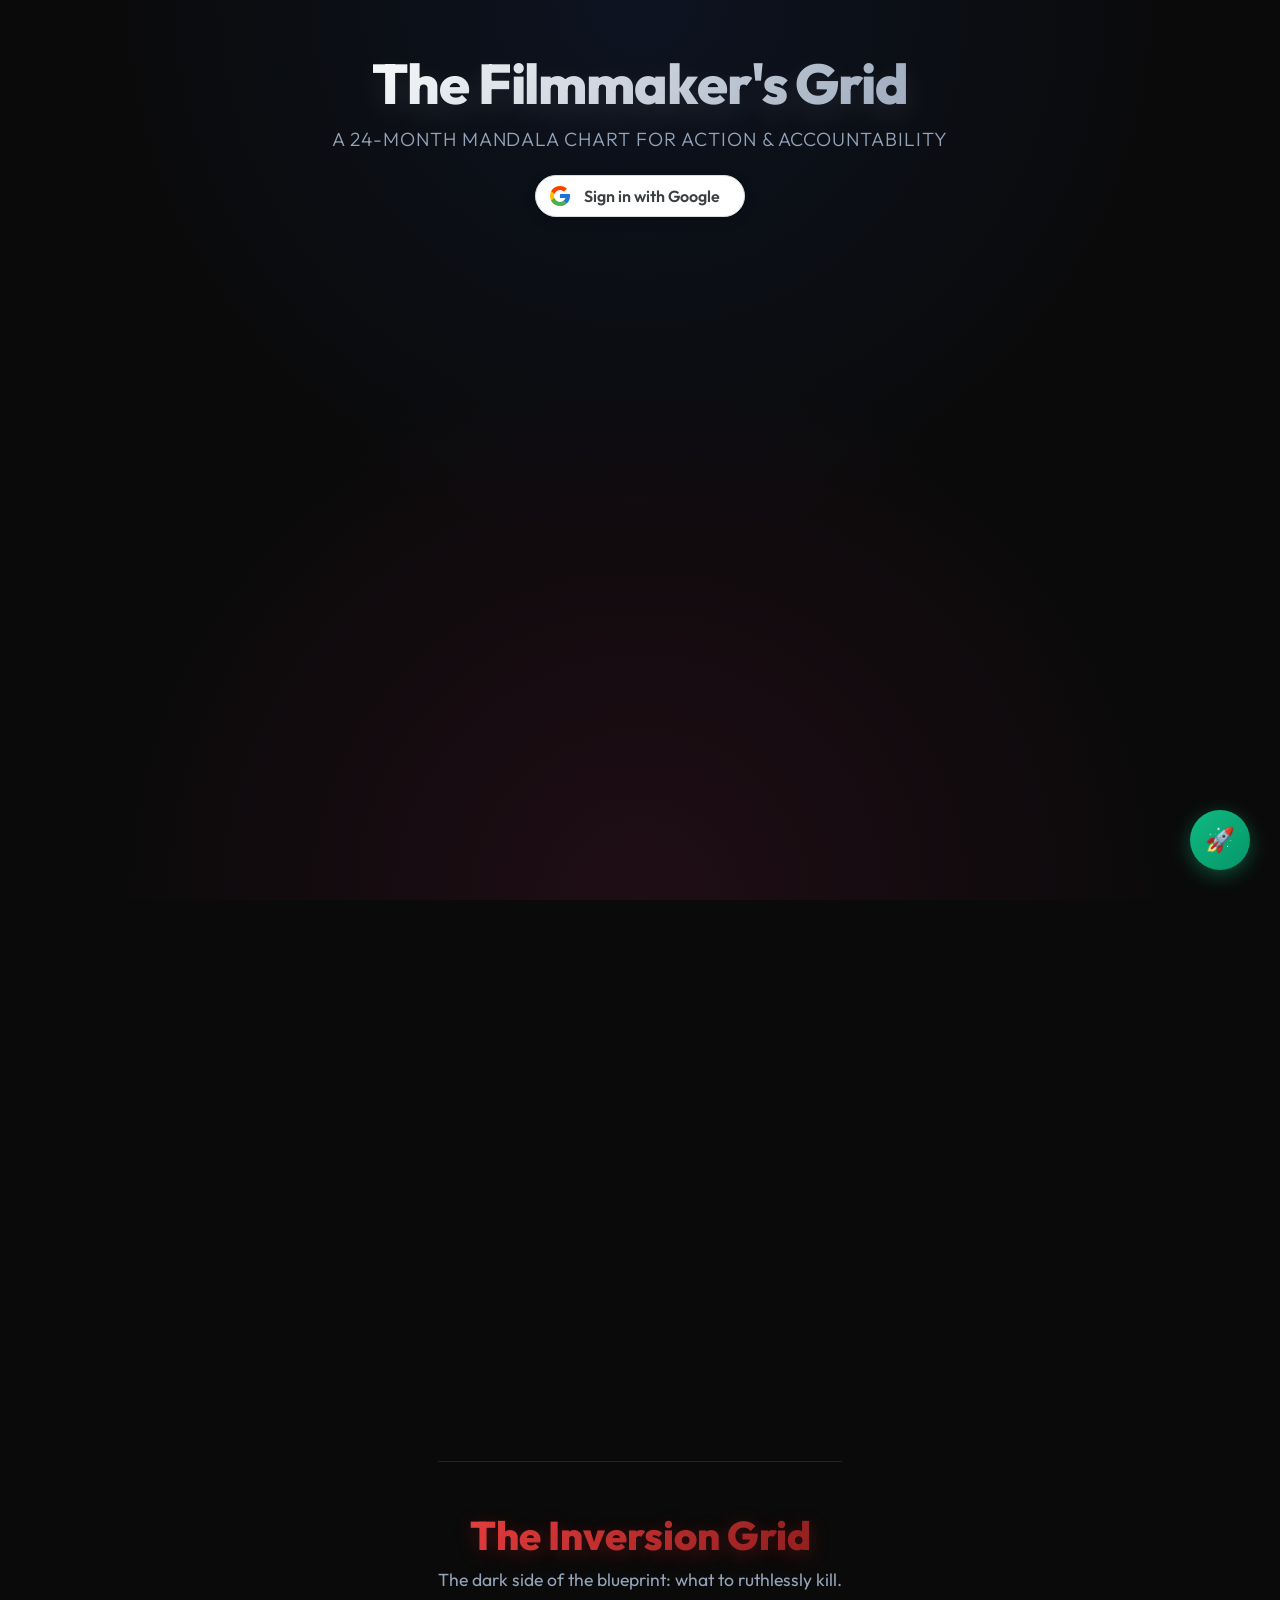
==== index.html @ e73a1d36 "fix: Bump data.js import version to force browser to load roadmapData" ====
<!DOCTYPE html>
<html lang="en">
<head>
  <meta charset="UTF-8">
  <meta name="viewport" content="width=device-width, initial-scale=1.0">
  <title>The Dual Mandala Board</title>
  
  <!-- PWA Links -->
  <link rel="manifest" href="manifest.json">
  <meta name="theme-color" content="#0a0a0a">
  <link rel="apple-touch-icon" href="icon-192.png">

  <link rel="preconnect" href="https://fonts.googleapis.com">
  <link rel="preconnect" href="https://fonts.gstatic.com" crossorigin>
  <link href="https://fonts.googleapis.com/css2?family=Outfit:wght@300;400;600;800&display=swap" rel="stylesheet">
  <!-- Cache bust the CSS so it actually loads! -->
  <link rel="stylesheet" href="style.css?v=23">
</head>
<body>
  


  <div class="app-container">
    <header class="header">
      <h1>The Filmmaker's Grid</h1>
      <p>A 24-Month Mandala Chart for Action & Accountability</p>
      
      <div id="auth-container" class="auth-container">
        <button id="google-signin-btn" class="google-signin-btn">
          <svg class="google-icon" xmlns="http://www.w3.org/2000/svg" viewBox="0 0 48 48"><path fill="#FFC107" d="M43.611,20.083H42V20H24v8h11.303c-1.649,4.657-6.08,8-11.303,8c-6.627,0-12-5.373-12-12c0-6.627,5.373-12,12-12c3.059,0,5.842,1.154,7.961,3.039l5.657-5.657C34.046,6.053,29.268,4,24,4C12.955,4,4,12.955,4,24c0,11.045,8.955,20,20,20c11.045,0,20-8.955,20-20C44,22.659,43.862,21.35,43.611,20.083z"/><path fill="#FF3D00" d="M6.306,14.691l6.571,4.819C14.655,15.108,18.961,12,24,12c3.059,0,5.842,1.154,7.961,3.039l5.657-5.657C34.046,6.053,29.268,4,24,4C16.318,4,9.656,8.337,6.306,14.691z"/><path fill="#4CAF50" d="M24,44c5.166,0,9.86-1.977,13.409-5.192l-6.19-5.238C29.211,35.091,26.715,36,24,36c-5.202,0-9.619-3.317-11.283-7.946l-6.522,5.025C9.505,39.556,16.227,44,24,44z"/><path fill="#1976D2" d="M43.611,20.083H42V20H24v8h11.303c-0.792,2.237-2.231,4.166-4.087,5.571c0.001-0.001,0.002-0.001,0.003-0.002l6.19,5.238C36.971,39.205,44,34,44,24C44,22.659,43.862,21.35,43.611,20.083z"/></svg>
          Sign in with Google
        </button>
        <div id="user-info" class="user-info" style="display: none;">
          <img id="user-avatar" src="" alt="Avatar" class="user-avatar">
          <span id="user-name" class="user-name"></span>
          <button id="signout-btn" class="signout-btn">Sign Out</button>
        </div>
      </div>
    </header>

    <main class="mandala-container" id="mandala-container">
      <!-- 81 grid cells will be injected here by app.js -->
    </main>

    <div class="divider">
      <h2>The Inversion Grid</h2>
      <p>The dark side of the blueprint: what to ruthlessly kill.</p>
    </div>

    <main class="mandala-container anti-container" id="anti-mandala-container">
      <!-- 81 grid cells will be injected here by app.js -->
    </main>
  </div>

  <!-- Modal for cell details -->
  <div class="modal-overlay" id="modal-overlay">
    <div class="modal-content" id="modal-content">
      <button class="modal-close" id="modal-close">&times;</button>
      <div class="modal-body" id="modal-body">
        <div class="modal-header" id="modal-header" style="display: flex; justify-content: space-between; align-items: flex-start;">
          <div style="flex: 1; margin-right: 15px;">
            <h2 id="modal-title">Title</h2>
            <textarea id="modal-title-input" class="modal-title-input" rows="2" style="display: none;"></textarea>
          </div>
          <button class="edit-btn" id="edit-btn">Edit</button>
        </div>
        <div id="modal-desc">Description</div>
      </div>
    </div>
  </div>







  <!-- Zen Mode Overlay -->
  <div id="zen-overlay" class="zen-overlay">
    <div class="zen-content">
      <h1 id="zen-title">Focusing...</h1>
      <div id="zen-timer">50:00</div>
      <button id="exit-zen-btn">Exit Zen Mode</button>
    </div>
  </div>

  <!-- Ambient Sound -->
  <audio id="ambient-audio" loop>
    <!-- Using a placeholder white noise / lo-fi rain sound -->
    <source src="https://assets.mixkit.co/sfx/preview/mixkit-light-rain-loop-2393.mp3" type="audio/mpeg">
  </audio>

  <!-- FAB for Roadmap -->
  <div class="fab-container">
    <button id="roadmap-btn" title="View 24-Month Master Plan">🚀</button>
  </div>

  <!-- Roadmap Modal -->
  <div class="roadmap-overlay" id="roadmap-overlay">
    <div class="roadmap-modal" id="roadmap-modal">
      <button class="modal-close" id="roadmap-close">&times;</button>
      <div class="roadmap-header">
        <h2>24-Month Master Plan</h2>
        <p>The operational breakdown to reach $250k net profit and USC Application Submission.</p>
      </div>
      <div class="timeline" id="roadmap-timeline">
        <!-- Rendered by app.js -->
      </div>
    </div>
  </div>

  <script type="module" src="app.js?v=24"></script>
  <script>
    // Register Service Worker for PWA
    if ('serviceWorker' in navigator) {
      window.addEventListener('load', () => {
        navigator.serviceWorker.register('./service-worker.js')
          .then(reg => console.log('Service Worker registered'))
          .catch(err => console.log('Service Worker registration failed:', err));
      });
    }
  </script>
</body>
</html>
---- style.css ----
:root {
  --bg-color: #08080c;
  --text-primary: #f8fafc;
  --text-secondary: #94a3b8;
  --cell-bg: rgba(255, 255, 255, 0.02);
  --grid-gap: 10px;
  --block-gap: 20px;
  --transition: all 0.4s cubic-bezier(0.2, 0.8, 0.2, 1);
}

* {
  box-sizing: border-box;
  margin: 0;
  padding: 0;
}

body {
  font-family: 'Outfit', sans-serif;
  background-color: #0a0a0a;
  color: var(--text-primary);
  margin: 0;
  display: flex;
  flex-direction: column;
  align-items: center;
  min-height: 100vh;
  padding: 3rem 2rem;
  overflow-x: hidden;
  background-image: 
    radial-gradient(circle at 50% 0%, rgba(37, 99, 235, 0.1) 0%, transparent 50%),
    radial-gradient(circle at 50% 100%, rgba(219, 39, 119, 0.1) 0%, transparent 50%);
  background-attachment: fixed;
}

.app-container {
  display: flex;
  flex-direction: column;
  align-items: center;
  max-width: 1400px;
  width: 100%;
}

.header {
  text-align: center;
  margin-bottom: 3rem;
  animation: fadeInDown 1s ease-out;
}

@keyframes fadeInDown {
  from { opacity: 0; transform: translateY(-20px); }
  to { opacity: 1; transform: translateY(0); }
}

.header h1 {
  font-size: 3.5rem;
  font-weight: 800;
  letter-spacing: -0.02em;
  background: linear-gradient(135deg, #ffffff, #94a3b8);
  -webkit-background-clip: text;
  -webkit-text-fill-color: transparent;
  margin-bottom: 0.5rem;
  text-shadow: 0 10px 30px rgba(255,255,255,0.1);
}

.header p {
  color: var(--text-secondary);
  font-size: 1.2rem;
  font-weight: 300;
  letter-spacing: 0.05em;
  text-transform: uppercase;
}

/* Main 3x3 Block Grid */
.mandala-container {
  display: grid;
  grid-template-columns: repeat(3, 1fr);
  grid-template-rows: repeat(3, 1fr);
  gap: var(--block-gap);
  width: 100%;
  max-width: 1100px;
  aspect-ratio: 1 / 1;
}

/* Individual 3x3 Block */
.mandala-block {
  display: grid;
  grid-template-columns: repeat(3, 1fr);
  grid-template-rows: repeat(3, 1fr);
  gap: var(--grid-gap);
  background: rgba(15, 15, 20, 0.6);
  padding: var(--grid-gap);
  border-radius: 16px;
  box-shadow: 
    inset 0 0 0 1px rgba(255,255,255,0.05),
    0 20px 40px rgba(0,0,0,0.5);
  backdrop-filter: blur(12px);
  position: relative;
}

/* The Spotlight effect wrapper */
.mandala-block::before {
  content: "";
  position: absolute;
  inset: 0;
  border-radius: 16px;
  padding: 2px;
  background: radial-gradient(
    800px circle at var(--mouse-x, 0) var(--mouse-y, 0),
    rgba(255, 255, 255, 0.1),
    transparent 40%
  );
  -webkit-mask: linear-gradient(#fff 0 0) content-box, linear-gradient(#fff 0 0);
  -webkit-mask-composite: xor;
  mask-composite: exclude;
  pointer-events: none;
}

/* Individual Cell */
.mandala-cell {
  background: var(--cell-bg);
  border-radius: 10px;
  display: flex;
  flex-direction: column;
  justify-content: center;
  align-items: center;
  text-align: center;
  padding: 0.75rem;
  cursor: pointer;
  transition: transform 0.3s cubic-bezier(0.34, 1.56, 0.64, 1), box-shadow 0.3s, background 0.3s;
  position: relative;
  overflow: hidden;
  box-shadow: inset 0 0 0 1px rgba(255,255,255,0.03);
}

/* Glowing pseudo-element for hover */
.mandala-cell::after {
  content: '';
  position: absolute;
  inset: 0;
  opacity: 0;
  transition: opacity 0.4s ease;
  background: radial-gradient(
    400px circle at var(--mouse-x, 0) var(--mouse-y, 0),
    var(--hover-color, rgba(255,255,255,0.1)),
    transparent 40%
  );
  z-index: 1;
  pointer-events: none;
}

.mandala-cell:hover::after {
  opacity: 1;
}

.mandala-cell:hover {
  transform: scale(1.08) translateY(-4px);
  z-index: 10;
  background: rgba(255,255,255,0.05);
  box-shadow: 
    0 15px 30px rgba(0,0,0,0.5),
    0 0 20px var(--glow-color, transparent);
}

.cell-title {
  font-size: clamp(0.6rem, 1vw, 0.8rem);
  font-weight: 600;
  line-height: 1.2;
  word-wrap: break-word;
  word-break: break-word;
  pointer-events: none;
  z-index: 2;
  text-shadow: 0 2px 4px rgba(0,0,0,0.5);
}

/* Center cell styling */
.mandala-cell.center-cell {
  background: rgba(255,255,255,0.06);
  font-weight: 800;
  box-shadow: inset 0 0 0 1px rgba(255,255,255,0.1);
}

.mandala-cell.center-cell .cell-title {
  font-size: clamp(0.7rem, 1.2vw, 0.95rem);
  line-height: 1.2;
  text-transform: uppercase;
  letter-spacing: 0.05em;
}

/* Pulsing effect for the absolute center block (Block E's center cell) */
@keyframes pulse {
  0% { box-shadow: 0 0 0 0 var(--glow-color, rgba(255,255,255,0.4)); }
  70% { box-shadow: 0 0 0 15px transparent; }
  100% { box-shadow: 0 0 0 0 transparent; }
}

.mandala-cell.absolute-center {
  animation: pulse 2.5s infinite;
}

/* Modal Overlay */
.modal-overlay {
  position: fixed;
  inset: 0;
  background: rgba(0, 0, 0, 0.6);
  backdrop-filter: blur(16px);
  display: flex;
  justify-content: center;
  align-items: center;
  opacity: 0;
  visibility: hidden;
  transition: all 0.4s cubic-bezier(0.4, 0, 0.2, 1);
  z-index: 1000;
}

.modal-overlay.active {
  opacity: 1;
  visibility: visible;
}

.modal-content {
  background: #111118;
  border: 1px solid rgba(255,255,255,0.1);
  border-radius: 24px;
  width: 90%;
  max-width: 600px;
  max-height: 90vh;
  padding: 3rem;
  position: relative;
  transform: scale(0.9) translateY(30px);
  opacity: 0;
  transition: all 0.5s cubic-bezier(0.34, 1.56, 0.64, 1);
  box-shadow: 0 30px 60px rgba(0, 0, 0, 0.8), inset 0 1px 0 rgba(255,255,255,0.1);
  display: flex;
  flex-direction: column;
}

.modal-overlay.active .modal-content {
  transform: scale(1) translateY(0);
  opacity: 1;
}

.modal-close {
  position: absolute;
  top: 1.5rem;
  right: 1.5rem;
  background: rgba(255,255,255,0.05);
  border: 1px solid rgba(255,255,255,0.1);
  border-radius: 50%;
  width: 40px;
  height: 40px;
  display: flex;
  justify-content: center;
  align-items: center;
  color: var(--text-secondary);
  font-size: 1.5rem;
  cursor: pointer;
  transition: all 0.3s;
}

.modal-close:hover {
  background: rgba(255,255,255,0.1);
  color: var(--text-primary);
  transform: rotate(90deg);
}

.modal-header {
  margin-bottom: 1.5rem;
  padding-right: 3rem;
}

.modal-header h2 {
  font-size: 1.8rem;
  font-weight: 800;
  letter-spacing: -0.02em;
  margin: 0;
}

.edit-btn {
  background: rgba(255,255,255,0.05);
  border: 1px solid rgba(255,255,255,0.1);
  color: var(--text-primary);
  padding: 0.4rem 1.2rem;
  border-radius: 20px;
  font-family: 'Outfit', sans-serif;
  font-weight: 600;
  cursor: pointer;
  transition: all 0.2s;
  margin-left: 1rem;
}

.edit-btn:hover {
  background: rgba(255,255,255,0.1);
  transform: scale(1.05);
}

.modal-body {
  overflow-y: auto;
  padding-right: 0.5rem;
}

.modal-body::-webkit-scrollbar {
  width: 6px;
}

.modal-body::-webkit-scrollbar-thumb {
  background: rgba(255,255,255,0.1);
  border-radius: 10px;
}

.modal-body p, .modal-body ul {
  color: var(--text-secondary);
  line-height: 1.6;
  font-size: 1.05rem;
  font-weight: 300;
}

/* Edit Mode Styles */
.edit-steps-container {
  display: flex;
  flex-direction: column;
  gap: 10px;
}

.step-textarea {
  width: 100%;
  background: rgba(0,0,0,0.3);
  border: 1px solid rgba(255,255,255,0.1);
  border-radius: 8px;
  color: var(--text-primary);
  font-family: 'Outfit', sans-serif;
  padding: 0.8rem;
  resize: vertical;
  font-size: 1rem;
  transition: border-color 0.2s;
}

.step-textarea:focus {
  outline: none;
  border-color: rgba(255,255,255,0.3);
}

.add-step-btn {
  background: none;
  border: 1px dashed rgba(255,255,255,0.2);
  color: var(--text-secondary);
  padding: 0.8rem;
  border-radius: 8px;
  font-family: 'Outfit', sans-serif;
  cursor: pointer;
  transition: all 0.2s;
  text-align: left;
}

.add-step-btn:hover {
  border-color: rgba(255,255,255,0.4);
  background: rgba(255,255,255,0.02);
}

@media (max-width: 1024px) {
  .header h1 { font-size: 2.8rem; }
  .mandala-container { gap: 12px; }
  .mandala-block { gap: 6px; padding: 6px; }
}

@media (max-width: 768px) {
  .mandala-container {
    aspect-ratio: auto;
    display: flex;
    flex-direction: column;
  }
  .mandala-block {
    aspect-ratio: 1 / 1;
    margin-bottom: 2rem;
  }
  .header h1 { font-size: 2.2rem; }
}

/* Auth Styles */
.auth-container {
  display: flex;
  justify-content: center;
  align-items: center;
  margin-top: 1.5rem;
}

.google-signin-btn {
  display: flex;
  align-items: center;
  gap: 12px;
  background-color: #ffffff;
  color: #3c4043;
  border: 1px solid #dadce0;
  border-radius: 24px;
  padding: 8px 24px 8px 12px;
  font-family: 'Outfit', sans-serif;
  font-size: 1rem;
  font-weight: 600;
  cursor: pointer;
  box-shadow: 0 4px 12px rgba(0, 0, 0, 0.15);
  transition: all 0.2s ease;
}

.google-signin-btn:hover {
  background-color: #f8f9fa;
  box-shadow: 0 6px 16px rgba(0, 0, 0, 0.2);
  transform: translateY(-2px);
}

.google-icon {
  width: 24px;
  height: 24px;
}

.user-info {
  display: flex;
  align-items: center;
  gap: 16px;
  background: rgba(255, 255, 255, 0.05);
  padding: 8px 16px;
  border-radius: 30px;
  border: 1px solid rgba(255, 255, 255, 0.1);
}

.user-avatar {
  width: 32px;
  height: 32px;
  border-radius: 50%;
  border: 2px solid rgba(255, 255, 255, 0.2);
}

.user-name {
  color: var(--text-primary);
  font-weight: 600;
  font-size: 0.95rem;
}

.signout-btn {
  background: transparent;
  color: var(--text-secondary);
  border: 1px solid rgba(255, 255, 255, 0.1);
  padding: 6px 16px;
  border-radius: 20px;
  font-family: 'Outfit', sans-serif;
  font-size: 0.85rem;
  cursor: pointer;
  transition: all 0.2s;
}

.signout-btn:hover {
  background: rgba(255, 255, 255, 0.1);
  color: var(--text-primary);
}


/* Anti-Mandala Specific Styles */
.divider {
  text-align: center;
  margin: 6rem 0 3rem;
  padding-top: 3rem;
  border-top: 1px solid rgba(255, 255, 255, 0.1);
}

.divider h2 {
  font-size: 2.5rem;
  font-weight: 800;
  margin-bottom: 0.5rem;
  background: linear-gradient(135deg, #ef4444, #7f1d1d);
  -webkit-background-clip: text;
  -webkit-text-fill-color: transparent;
  text-shadow: 0 4px 20px rgba(220, 38, 38, 0.3);
}

.divider p {
  color: var(--text-secondary);
  font-size: 1.1rem;
}

.anti-container .mandala-block {
  background: rgba(20, 0, 0, 0.4);
  border-color: rgba(255, 0, 0, 0.05);
}

.anti-container .mandala-block:hover {
  border-color: rgba(255, 0, 0, 0.2);
  box-shadow: 0 0 30px rgba(220, 38, 38, 0.1);
}


/* Completion Tracking Styles */
.mandala-cell.completed {
  border-color: #ffd700;
  box-shadow: 0 0 15px rgba(255, 215, 0, 0.4), inset 0 0 20px rgba(255, 215, 0, 0.1);
}

.mandala-cell.completed .cell-title {
  color: #ffd700;
  text-shadow: 0 0 8px rgba(255, 215, 0, 0.6);
}

.anti-container .mandala-cell.completed {
  border-color: #333;
  background-color: rgba(0,0,0,0.8);
  box-shadow: none;
  opacity: 0.5;
}

.anti-container .mandala-cell.completed .cell-title {
  color: #666;
  text-decoration: line-through;
  text-shadow: none;
}

.step-checkbox-container {
  display: flex;
  align-items: flex-start;
  margin-bottom: 0.75rem;
  cursor: pointer;
  padding: 4px;
  border-radius: 4px;
  transition: background 0.2s ease;
}

.step-checkbox-container:hover {
  background: rgba(255, 255, 255, 0.05);
}

.step-checkbox {
  appearance: none;
  width: 18px;
  height: 18px;
  border: 2px solid var(--text-secondary);
  border-radius: 4px;
  margin-right: 12px;
  margin-top: 2px;
  cursor: pointer;
  display: flex;
  align-items: center;
  justify-content: center;
  transition: all 0.2s ease;
  flex-shrink: 0;
}

.step-checkbox:checked {
  background-color: #10b981;
  border-color: #10b981;
}

.step-checkbox:checked::after {
  content: '?';
  color: white;
  font-size: 14px;
  font-weight: bold;
}

.step-text {
  flex: 1;
  transition: all 0.2s ease;
}

.step-text.checked {
  text-decoration: line-through;
  color: var(--text-secondary);
  opacity: 0.6;
}

/* Floating Export Button */



/* Zen Mode Overlay */
.zen-overlay {
  position: fixed;
  top: 0; left: 0; width: 100vw; height: 100vh;
  background-color: #000; /* Pure black for deep focus */
  z-index: 1000;
  display: flex;
  align-items: center;
  justify-content: center;
  opacity: 0;
  pointer-events: none;
  transition: opacity 1s ease;
}

.zen-overlay.active {
  opacity: 1;
  pointer-events: all;
}

.zen-content {
  text-align: center;
  color: #fff;
}

#zen-title {
  font-size: 3rem;
  margin-bottom: 2rem;
  text-transform: uppercase;
  letter-spacing: 2px;
  color: var(--text-primary);
  text-shadow: 0 0 20px rgba(255,255,255,0.2);
}

#zen-timer {
  font-size: 8rem;
  font-weight: 800;
  font-family: monospace;
  margin-bottom: 4rem;
  text-shadow: 0 0 30px rgba(59, 130, 246, 0.5);
  color: #3b82f6;
}

#exit-zen-btn {
  background: transparent;
  color: var(--text-secondary);
  border: 1px solid var(--text-secondary);
  padding: 10px 24px;
  border-radius: 6px;
  font-size: 1rem;
  cursor: pointer;
  transition: all 0.3s ease;
}

#exit-zen-btn:hover {
  background: rgba(255, 255, 255, 0.1);
  color: #fff;
  border-color: #fff;
}

.start-zen-btn {
  margin-top: 2rem;
  width: 100%;
  padding: 12px;
  background: linear-gradient(135deg, #10b981, #059669);
  color: white;
  border: none;
  border-radius: 6px;
  font-weight: bold;
  cursor: pointer;
  box-shadow: 0 4px 15px rgba(16, 185, 129, 0.3);
  transition: transform 0.2s;
}

.start-zen-btn:hover {
  transform: translateY(-2px);
}


.modal-title-input {
  width: 100%;
  background: transparent;
  border: 1px dashed rgba(255,255,255,0.3);
  color: inherit;
  font-family: 'Outfit', sans-serif;
  font-size: 1.5rem;
  font-weight: 800;
  text-transform: uppercase;
  resize: none;
  outline: none;
  padding: 5px;
  margin-top: 5px;
}
.modal-title-input:focus {
  border-color: rgba(255,255,255,0.7);
}
/* FAB Container */
.fab-container {
  position: fixed;
  bottom: 30px;
  right: 30px;
  display: flex;
  flex-direction: column;
  gap: 15px;
  z-index: 90;
}

#roadmap-btn {
  background: linear-gradient(135deg, #10b981, #059669);
  color: white;
  border: none;
  border-radius: 50%;
  width: 60px;
  height: 60px;
  font-size: 1.5rem;
  box-shadow: 0 5px 20px rgba(16, 185, 129, 0.4);
  cursor: pointer;
  transition: transform 0.3s cubic-bezier(0.2, 0.8, 0.2, 1);
  display: flex;
  align-items: center;
  justify-content: center;
}
#roadmap-btn:hover {
  transform: scale(1.1) rotate(5deg);
}

/* Roadmap Overlay */
.roadmap-overlay {
  position: fixed;
  inset: 0;
  background: rgba(0, 0, 0, 0.85);
  backdrop-filter: blur(8px);
  z-index: 200;
  display: flex;
  justify-content: center;
  align-items: center;
  opacity: 0;
  pointer-events: none;
  transition: opacity 0.4s ease;
}
.roadmap-overlay.active {
  opacity: 1;
  pointer-events: all;
}

.roadmap-modal {
  background: #111827;
  border: 1px solid rgba(16, 185, 129, 0.2);
  border-radius: 16px;
  width: 90%;
  max-width: 900px;
  max-height: 90vh;
  overflow-y: auto;
  box-shadow: 0 30px 60px rgba(0,0,0,0.8), 0 0 100px rgba(16, 185, 129, 0.1);
  position: relative;
  padding: 40px;
}
.roadmap-modal::-webkit-scrollbar {
  width: 8px;
}
.roadmap-modal::-webkit-scrollbar-track {
  background: rgba(0,0,0,0.2);
}
.roadmap-modal::-webkit-scrollbar-thumb {
  background: rgba(255,255,255,0.2);
  border-radius: 4px;
}

.roadmap-header {
  text-align: center;
  margin-bottom: 40px;
}
.roadmap-header h2 {
  font-size: 2.5rem;
  font-weight: 800;
  background: linear-gradient(to right, #10b981, #3b82f6);
  -webkit-background-clip: text;
  -webkit-text-fill-color: transparent;
  margin-bottom: 10px;
}
.roadmap-header p {
  color: #94a3b8;
  font-size: 1.1rem;
}

/* Timeline */
.timeline {
  position: relative;
  padding: 20px 0;
}
.timeline::before {
  content: '';
  position: absolute;
  top: 0;
  bottom: 0;
  left: 50%;
  width: 4px;
  background: rgba(16, 185, 129, 0.3);
  transform: translateX(-50%);
  border-radius: 4px;
}

.timeline-item {
  position: relative;
  margin-bottom: 50px;
  width: 100%;
  display: flex;
  justify-content: space-between;
}
.timeline-item:nth-child(even) {
  flex-direction: row-reverse;
}

.timeline-dot {
  position: absolute;
  left: 50%;
  top: 20px;
  width: 20px;
  height: 20px;
  background: #10b981;
  border-radius: 50%;
  transform: translateX(-50%);
  box-shadow: 0 0 15px rgba(16, 185, 129, 0.8);
  z-index: 2;
}
.timeline-item.year-2 .timeline-dot {
  background: #3b82f6;
  box-shadow: 0 0 15px rgba(59, 130, 246, 0.8);
}
.timeline-item.year-2 .timeline-card {
  border-color: rgba(59, 130, 246, 0.3);
}

.timeline-content {
  width: 45%;
}

.timeline-card {
  background: rgba(255, 255, 255, 0.03);
  border: 1px solid rgba(16, 185, 129, 0.3);
  border-radius: 12px;
  padding: 25px;
  transition: transform 0.3s;
}
.timeline-card:hover {
  transform: translateY(-5px);
  background: rgba(255, 255, 255, 0.05);
}

.t-month {
  color: #10b981;
  font-weight: 800;
  font-size: 0.9rem;
  text-transform: uppercase;
  letter-spacing: 0.05em;
  margin-bottom: 5px;
}
.timeline-item.year-2 .t-month {
  color: #3b82f6;
}

.t-title {
  font-size: 1.4rem;
  font-weight: bold;
  color: #fff;
  margin-bottom: 15px;
}

.t-profit {
  display: inline-block;
  background: rgba(16, 185, 129, 0.1);
  color: #10b981;
  padding: 5px 12px;
  border-radius: 20px;
  font-size: 0.85rem;
  font-weight: bold;
  margin-bottom: 15px;
}
.timeline-item.year-2 .t-profit {
  background: rgba(59, 130, 246, 0.1);
  color: #3b82f6;
}

.t-section {
  margin-bottom: 10px;
}
.t-label {
  font-weight: bold;
  color: #94a3b8;
  font-size: 0.85rem;
  text-transform: uppercase;
  display: block;
  margin-bottom: 3px;
}
.t-text {
  font-size: 0.95rem;
  color: #cbd5e1;
  line-height: 1.4;
}

.t-list {
  padding-left: 15px;
  margin-top: 5px;
}
.t-list li {
  font-size: 0.95rem;
  color: #cbd5e1;
  margin-bottom: 6px;
  line-height: 1.4;
}

.t-trap {
  margin-top: 15px;
  padding: 15px;
  background: rgba(239, 68, 68, 0.1);
  border-left: 3px solid #ef4444;
  border-radius: 4px;
}
.t-trap .t-label {
  color: #ef4444;
  margin-bottom: 5px;
}
.t-trap .t-text {
  color: #fca5a5;
  font-size: 0.9rem;
}

@media (max-width: 768px) {
  .timeline::before {
    left: 20px;
  }
  .timeline-dot {
    left: 20px;
  }
  .timeline-content {
    width: calc(100% - 50px);
    margin-left: 50px;
  }
  .timeline-item:nth-child(even) {
    flex-direction: row;
  }
}
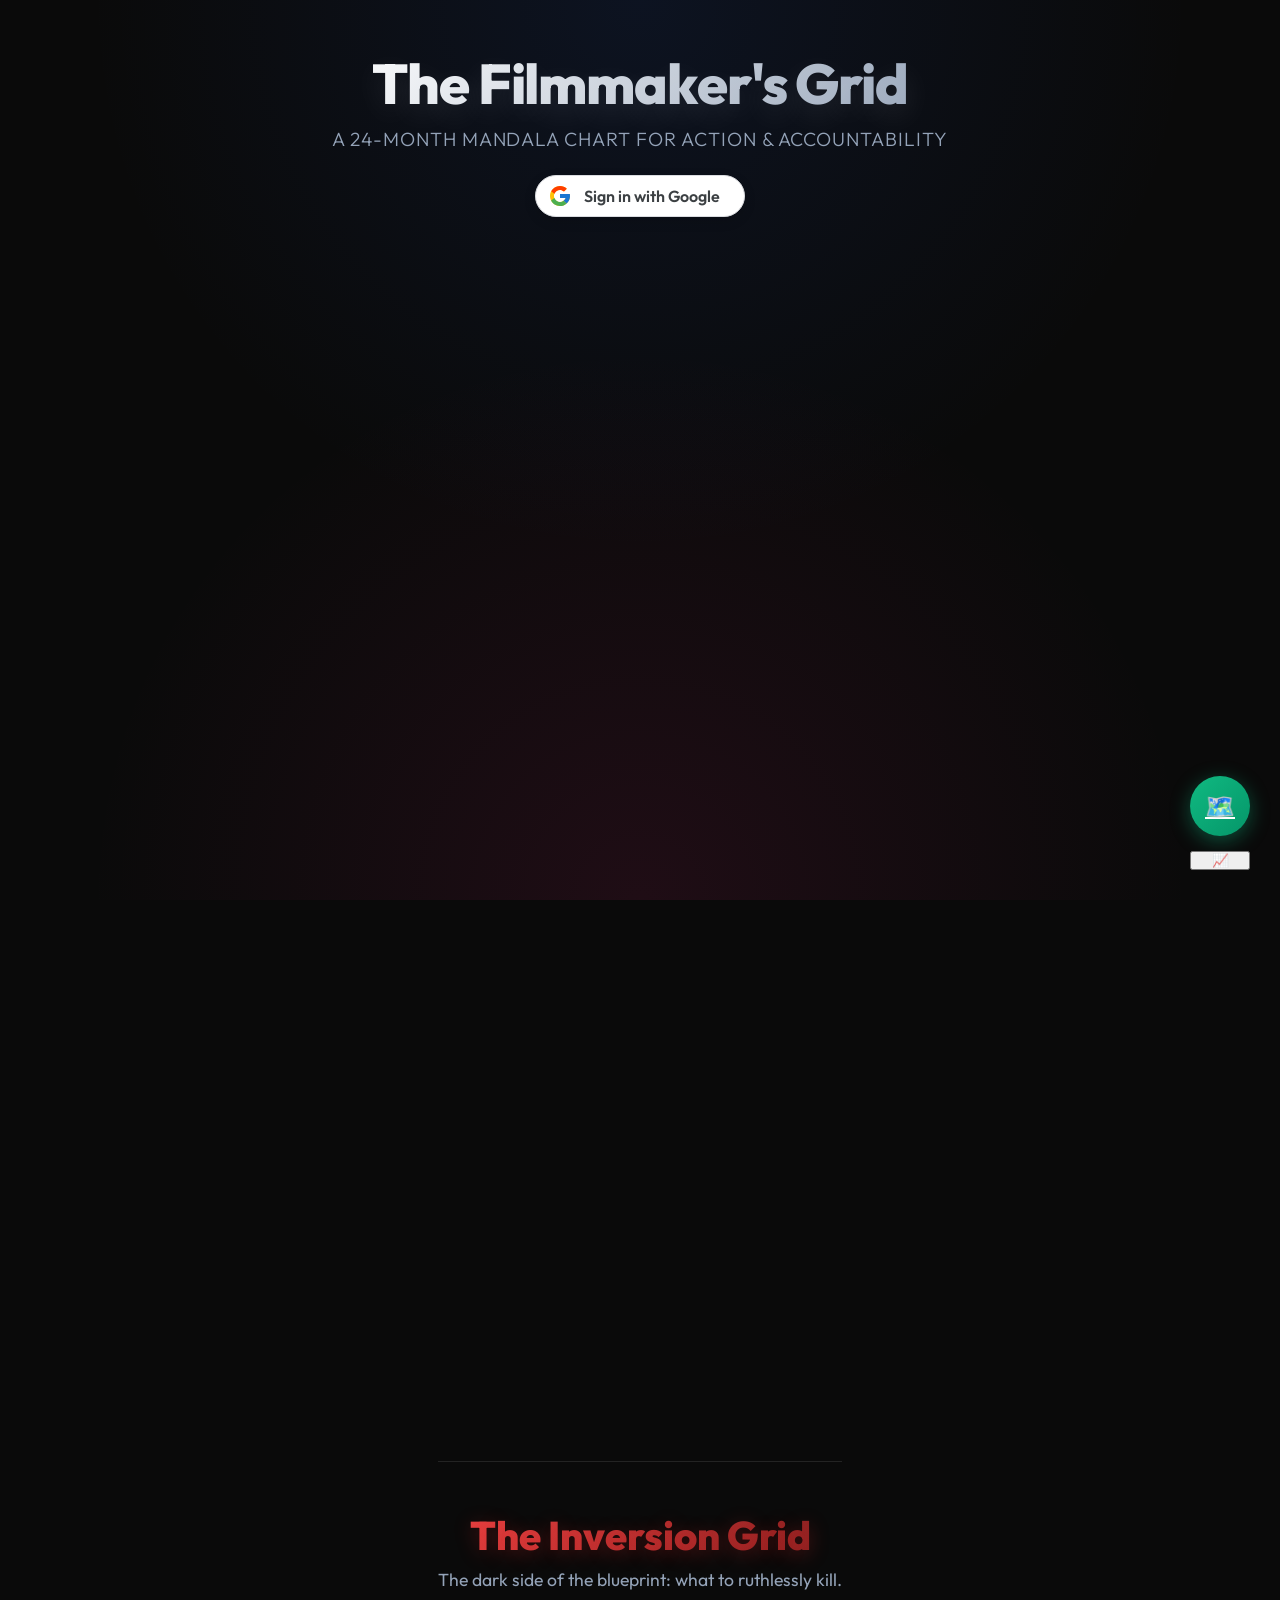
==== commit e6d618dd: "feat: Add full 24-month editable roadmap as second page with revenue tracker and 3AM lockout" ====
--- a/index.html
+++ b/index.html
@@ -14,11 +14,15 @@
   <link rel="preconnect" href="https://fonts.gstatic.com" crossorigin>
   <link href="https://fonts.googleapis.com/css2?family=Outfit:wght@300;400;600;800&display=swap" rel="stylesheet">
   <!-- Cache bust the CSS so it actually loads! -->
-  <link rel="stylesheet" href="style.css?v=23">
+  <link rel="stylesheet" href="style.css?v=22">
 </head>
 <body>
   
 
+  <div class="fab-container">
+    <a href="roadmap.html" id="roadmap-btn" title="24-Month Roadmap">🗺️</a>
+    <button id="analytics-btn" title="View Progress Analytics">📈</button>
+  </div>
 
   <div class="app-container">
     <header class="header">
@@ -90,26 +94,8 @@
     <source src="https://assets.mixkit.co/sfx/preview/mixkit-light-rain-loop-2393.mp3" type="audio/mpeg">
   </audio>
 
-  <!-- FAB for Roadmap -->
-  <div class="fab-container">
-    <button id="roadmap-btn" title="View 24-Month Master Plan">🚀</button>
-  </div>
 
-  <!-- Roadmap Modal -->
-  <div class="roadmap-overlay" id="roadmap-overlay">
-    <div class="roadmap-modal" id="roadmap-modal">
-      <button class="modal-close" id="roadmap-close">&times;</button>
-      <div class="roadmap-header">
-        <h2>24-Month Master Plan</h2>
-        <p>The operational breakdown to reach $250k net profit and USC Application Submission.</p>
-      </div>
-      <div class="timeline" id="roadmap-timeline">
-        <!-- Rendered by app.js -->
-      </div>
-    </div>
-  </div>
-
-  <script type="module" src="app.js?v=24"></script>
+  <script type="module" src="app.js?v=22"></script>
   <script>
     // Register Service Worker for PWA
     if ('serviceWorker' in navigator) {
--- a/style.css
+++ b/style.css
@@ -907,3 +907,110 @@
     flex-direction: row;
   }
 }
+/* Roadmap Specific Styles */
+.timeline-container {
+  max-width: 800px;
+  margin: 0 auto;
+  padding: 20px 0;
+  display: flex;
+  flex-direction: column;
+  gap: 20px;
+}
+
+.roadmap-year-header {
+  background: linear-gradient(135deg, rgba(99, 102, 241, 0.15), rgba(139, 92, 246, 0.15));
+  border: 1px solid rgba(99, 102, 241, 0.3);
+  padding: 25px;
+  border-radius: 12px;
+  margin-top: 20px;
+  cursor: pointer;
+  transition: var(--transition);
+}
+
+.roadmap-year-header:hover {
+  transform: translateY(-2px);
+  box-shadow: 0 10px 25px rgba(99, 102, 241, 0.2);
+  border-color: rgba(99, 102, 241, 0.6);
+}
+
+.roadmap-year-header h2 {
+  color: var(--accent-color);
+  margin-top: 0;
+  margin-bottom: 10px;
+  font-size: 1.5rem;
+  letter-spacing: 0.05em;
+}
+
+.roadmap-year-header .objective,
+.roadmap-year-header .strategy {
+  color: var(--text-secondary);
+  font-size: 0.95rem;
+  line-height: 1.5;
+  margin-bottom: 5px;
+}
+
+.roadmap-card {
+  position: relative;
+  background: var(--cell-bg);
+  border: 1px solid rgba(255, 255, 255, 0.05);
+  padding: 20px 25px;
+  border-radius: 12px;
+  margin-left: 20px;
+  cursor: pointer;
+  transition: var(--transition);
+  display: flex;
+  flex-direction: column;
+}
+
+.roadmap-card:hover {
+  transform: translateX(5px);
+  background: rgba(255, 255, 255, 0.05);
+  border-color: rgba(255, 255, 255, 0.1);
+}
+
+.card-timeline-dot {
+  position: absolute;
+  left: -26px;
+  top: 30px;
+  width: 12px;
+  height: 12px;
+  border-radius: 50%;
+  background: var(--accent-color);
+  box-shadow: 0 0 10px var(--accent-color);
+}
+
+.timeline-container::before {
+  content: '';
+  position: absolute;
+  left: 20px;
+  top: 150px;
+  bottom: 50px;
+  width: 2px;
+  background: rgba(255,255,255,0.1);
+  z-index: -1;
+}
+
+.roadmap-card h3 {
+  margin: 0 0 5px 0;
+  color: var(--text-primary);
+  font-size: 1.1rem;
+}
+
+.card-target {
+  color: #10b981;
+  font-weight: 600;
+  font-size: 0.9rem;
+  margin-bottom: 10px;
+}
+
+.card-preview {
+  color: var(--text-secondary);
+  font-size: 0.85rem;
+  font-style: italic;
+  opacity: 0.7;
+}
+
+.nav-btn:hover {
+  background: rgba(255,255,255,0.2) !important;
+  transform: translateY(-2px);
+}
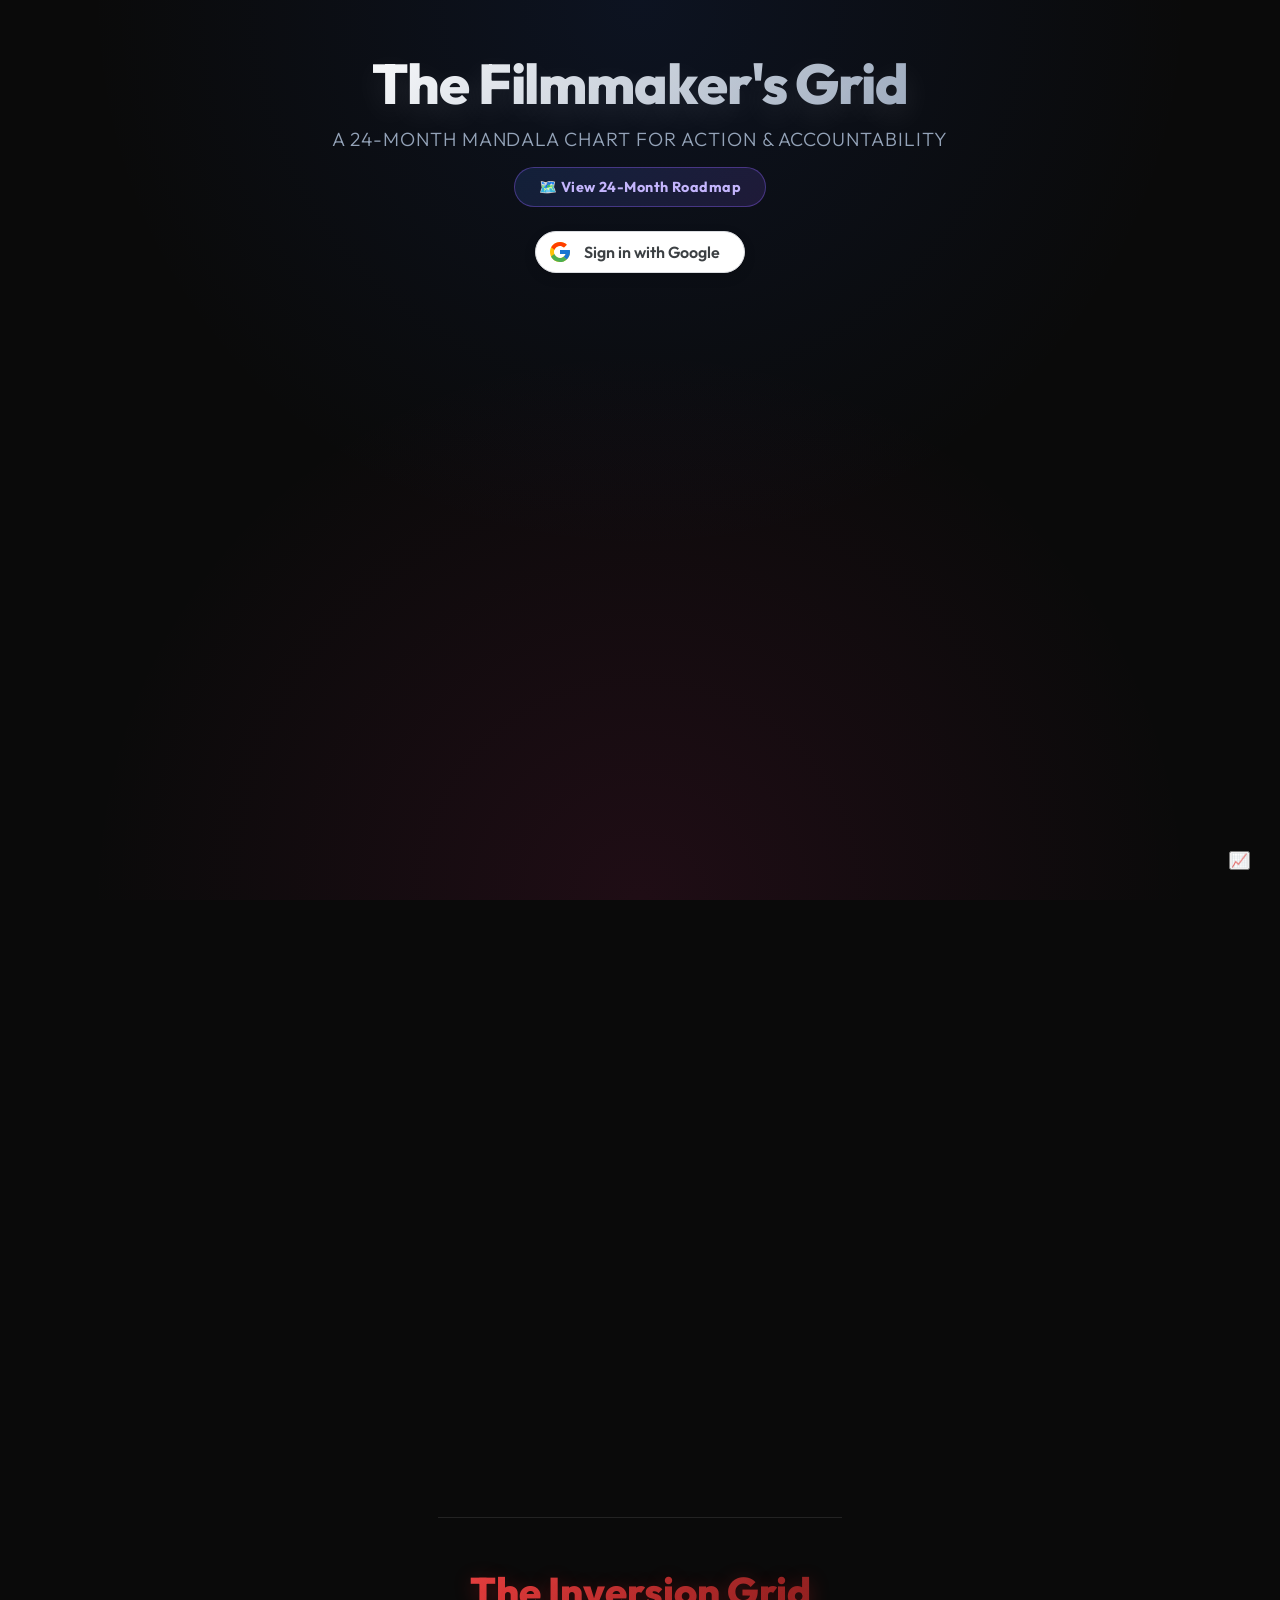
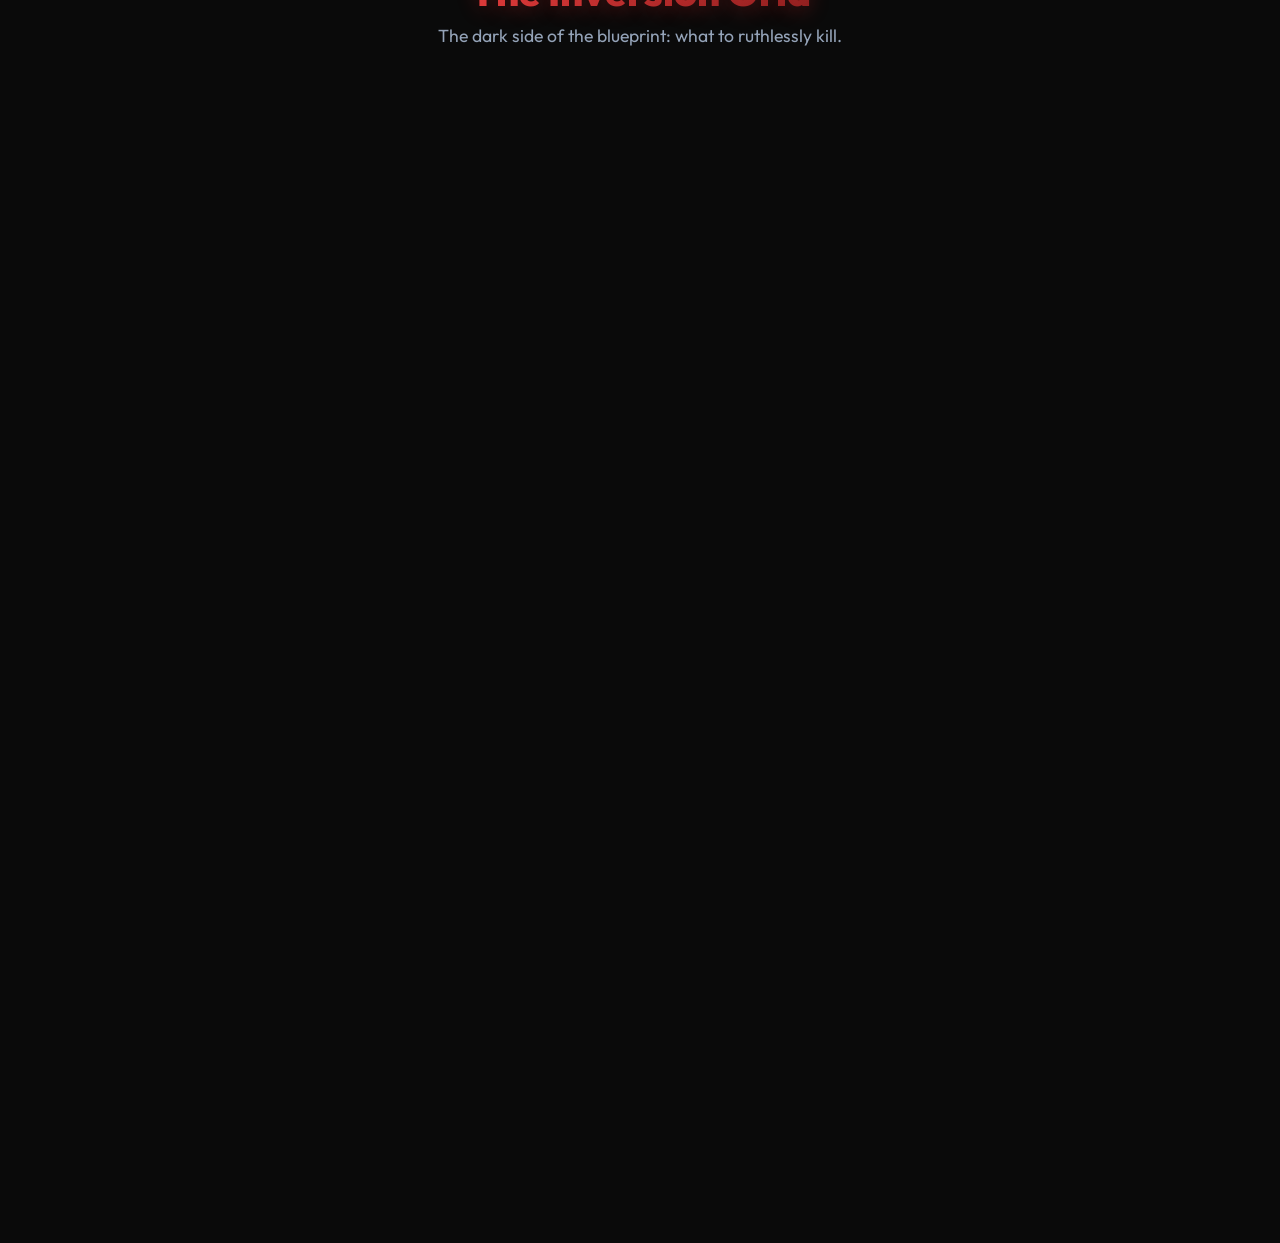
==== commit 866dbe6c: "feat: Move roadmap button from FAB to header under subtitle" ====
--- a/index.html
+++ b/index.html
@@ -14,13 +14,12 @@
   <link rel="preconnect" href="https://fonts.gstatic.com" crossorigin>
   <link href="https://fonts.googleapis.com/css2?family=Outfit:wght@300;400;600;800&display=swap" rel="stylesheet">
   <!-- Cache bust the CSS so it actually loads! -->
-  <link rel="stylesheet" href="style.css?v=22">
+  <link rel="stylesheet" href="style.css?v=23">
 </head>
 <body>
   
 
   <div class="fab-container">
-    <a href="roadmap.html" id="roadmap-btn" title="24-Month Roadmap">🗺️</a>
     <button id="analytics-btn" title="View Progress Analytics">📈</button>
   </div>
 
@@ -28,6 +27,7 @@
     <header class="header">
       <h1>The Filmmaker's Grid</h1>
       <p>A 24-Month Mandala Chart for Action & Accountability</p>
+      <a href="roadmap.html" class="roadmap-header-btn">🗺️ View 24-Month Roadmap</a>
       
       <div id="auth-container" class="auth-container">
         <button id="google-signin-btn" class="google-signin-btn">
--- a/style.css
+++ b/style.css
@@ -1014,3 +1014,29 @@
   background: rgba(255,255,255,0.2) !important;
   transform: translateY(-2px);
 }
+
+/* Roadmap header button */
+.roadmap-header-btn {
+  display: inline-flex;
+  align-items: center;
+  gap: 8px;
+  margin-top: 16px;
+  padding: 10px 24px;
+  background: linear-gradient(135deg, rgba(59,130,246,0.15), rgba(139,92,246,0.15));
+  border: 1px solid rgba(139,92,246,0.4);
+  border-radius: 100px;
+  color: #c4b5fd;
+  font-family: 'Outfit', sans-serif;
+  font-size: 0.9rem;
+  font-weight: 700;
+  text-decoration: none;
+  letter-spacing: 0.03em;
+  transition: all 0.3s cubic-bezier(0.2, 0.8, 0.2, 1);
+}
+.roadmap-header-btn:hover {
+  background: linear-gradient(135deg, rgba(59,130,246,0.3), rgba(139,92,246,0.3));
+  border-color: rgba(139,92,246,0.8);
+  color: #fff;
+  transform: translateY(-2px);
+  box-shadow: 0 8px 24px rgba(139,92,246,0.25);
+}
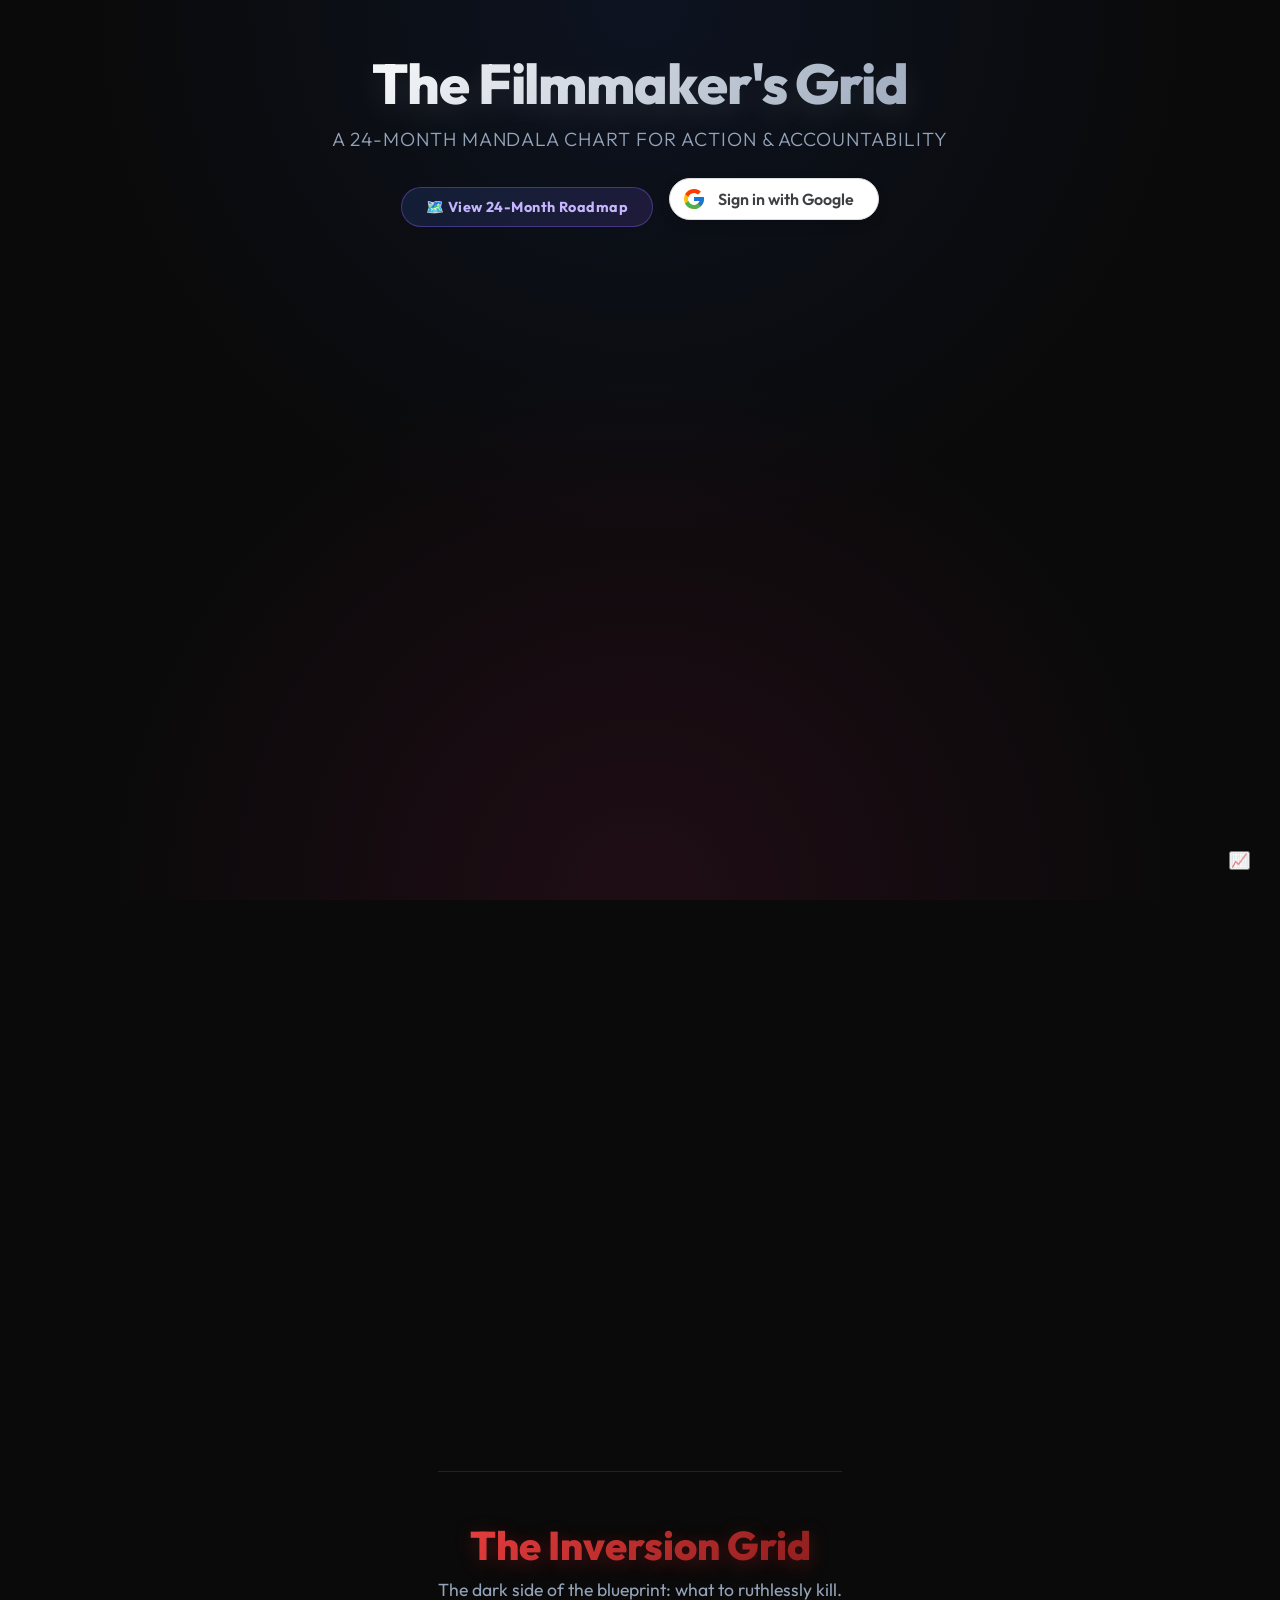
==== commit a4c84676: "feat: Place roadmap button and auth side by side in header" ====
--- a/index.html
+++ b/index.html
@@ -14,7 +14,7 @@
   <link rel="preconnect" href="https://fonts.gstatic.com" crossorigin>
   <link href="https://fonts.googleapis.com/css2?family=Outfit:wght@300;400;600;800&display=swap" rel="stylesheet">
   <!-- Cache bust the CSS so it actually loads! -->
-  <link rel="stylesheet" href="style.css?v=23">
+  <link rel="stylesheet" href="style.css?v=24">
 </head>
 <body>
   
@@ -27,17 +27,18 @@
     <header class="header">
       <h1>The Filmmaker's Grid</h1>
       <p>A 24-Month Mandala Chart for Action & Accountability</p>
-      <a href="roadmap.html" class="roadmap-header-btn">🗺️ View 24-Month Roadmap</a>
-      
-      <div id="auth-container" class="auth-container">
-        <button id="google-signin-btn" class="google-signin-btn">
-          <svg class="google-icon" xmlns="http://www.w3.org/2000/svg" viewBox="0 0 48 48"><path fill="#FFC107" d="M43.611,20.083H42V20H24v8h11.303c-1.649,4.657-6.08,8-11.303,8c-6.627,0-12-5.373-12-12c0-6.627,5.373-12,12-12c3.059,0,5.842,1.154,7.961,3.039l5.657-5.657C34.046,6.053,29.268,4,24,4C12.955,4,4,12.955,4,24c0,11.045,8.955,20,20,20c11.045,0,20-8.955,20-20C44,22.659,43.862,21.35,43.611,20.083z"/><path fill="#FF3D00" d="M6.306,14.691l6.571,4.819C14.655,15.108,18.961,12,24,12c3.059,0,5.842,1.154,7.961,3.039l5.657-5.657C34.046,6.053,29.268,4,24,4C16.318,4,9.656,8.337,6.306,14.691z"/><path fill="#4CAF50" d="M24,44c5.166,0,9.86-1.977,13.409-5.192l-6.19-5.238C29.211,35.091,26.715,36,24,36c-5.202,0-9.619-3.317-11.283-7.946l-6.522,5.025C9.505,39.556,16.227,44,24,44z"/><path fill="#1976D2" d="M43.611,20.083H42V20H24v8h11.303c-0.792,2.237-2.231,4.166-4.087,5.571c0.001-0.001,0.002-0.001,0.003-0.002l6.19,5.238C36.971,39.205,44,34,44,24C44,22.659,43.862,21.35,43.611,20.083z"/></svg>
-          Sign in with Google
-        </button>
-        <div id="user-info" class="user-info" style="display: none;">
-          <img id="user-avatar" src="" alt="Avatar" class="user-avatar">
-          <span id="user-name" class="user-name"></span>
-          <button id="signout-btn" class="signout-btn">Sign Out</button>
+      <div class="header-actions">
+        <a href="roadmap.html" class="roadmap-header-btn">🗺️ View 24-Month Roadmap</a>
+        <div id="auth-container" class="auth-container">
+          <button id="google-signin-btn" class="google-signin-btn">
+            <svg class="google-icon" xmlns="http://www.w3.org/2000/svg" viewBox="0 0 48 48"><path fill="#FFC107" d="M43.611,20.083H42V20H24v8h11.303c-1.649,4.657-6.08,8-11.303,8c-6.627,0-12-5.373-12-12c0-6.627,5.373-12,12-12c3.059,0,5.842,1.154,7.961,3.039l5.657-5.657C34.046,6.053,29.268,4,24,4C12.955,4,4,12.955,4,24c0,11.045,8.955,20,20,20c11.045,0,20-8.955,20-20C44,22.659,43.862,21.35,43.611,20.083z"/><path fill="#FF3D00" d="M6.306,14.691l6.571,4.819C14.655,15.108,18.961,12,24,12c3.059,0,5.842,1.154,7.961,3.039l5.657-5.657C34.046,6.053,29.268,4,24,4C16.318,4,9.656,8.337,6.306,14.691z"/><path fill="#4CAF50" d="M24,44c5.166,0,9.86-1.977,13.409-5.192l-6.19-5.238C29.211,35.091,26.715,36,24,36c-5.202,0-9.619-3.317-11.283-7.946l-6.522,5.025C9.505,39.556,16.227,44,24,44z"/><path fill="#1976D2" d="M43.611,20.083H42V20H24v8h11.303c-0.792,2.237-2.231,4.166-4.087,5.571c0.001-0.001,0.002-0.001,0.003-0.002l6.19,5.238C36.971,39.205,44,34,44,24C44,22.659,43.862,21.35,43.611,20.083z"/></svg>
+            Sign in with Google
+          </button>
+          <div id="user-info" class="user-info" style="display: none;">
+            <img id="user-avatar" src="" alt="Avatar" class="user-avatar">
+            <span id="user-name" class="user-name"></span>
+            <button id="signout-btn" class="signout-btn">Sign Out</button>
+          </div>
         </div>
       </div>
     </header>
--- a/style.css
+++ b/style.css
@@ -1040,3 +1040,16 @@
   transform: translateY(-2px);
   box-shadow: 0 8px 24px rgba(139,92,246,0.25);
 }
+
+/* Header actions � side by side layout */
+.header-actions {
+  display: flex;
+  align-items: center;
+  justify-content: center;
+  gap: 16px;
+  flex-wrap: wrap;
+  margin-top: 20px;
+}
+.header-actions .auth-container {
+  margin: 0;
+}
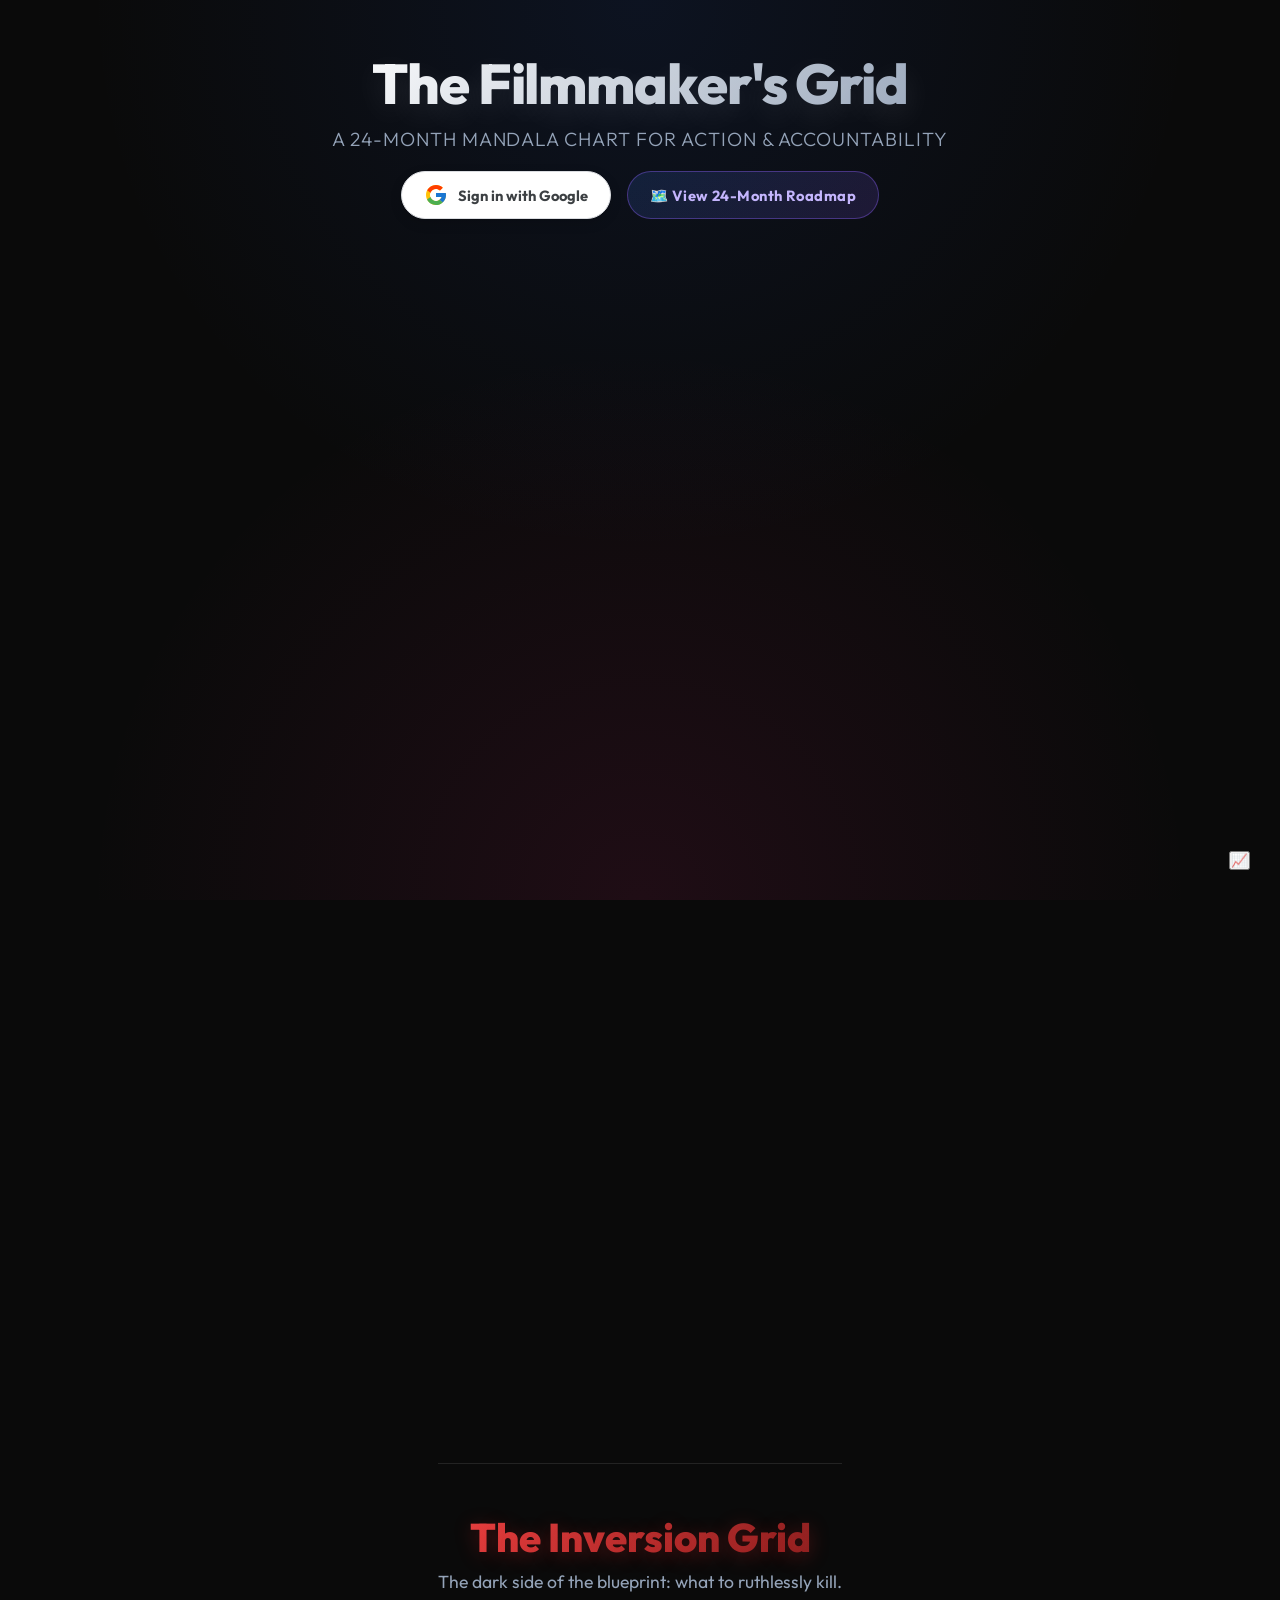
==== commit 1391b7fe: "fix: Make header buttons perfectly symmetric using shared header-pill height/padding" ====
--- a/index.html
+++ b/index.html
@@ -14,7 +14,7 @@
   <link rel="preconnect" href="https://fonts.gstatic.com" crossorigin>
   <link href="https://fonts.googleapis.com/css2?family=Outfit:wght@300;400;600;800&display=swap" rel="stylesheet">
   <!-- Cache bust the CSS so it actually loads! -->
-  <link rel="stylesheet" href="style.css?v=24">
+  <link rel="stylesheet" href="style.css?v=25">
 </head>
 <body>
   
@@ -28,18 +28,18 @@
       <h1>The Filmmaker's Grid</h1>
       <p>A 24-Month Mandala Chart for Action & Accountability</p>
       <div class="header-actions">
-        <a href="roadmap.html" class="roadmap-header-btn">🗺️ View 24-Month Roadmap</a>
         <div id="auth-container" class="auth-container">
-          <button id="google-signin-btn" class="google-signin-btn">
+          <button id="google-signin-btn" class="google-signin-btn header-pill">
             <svg class="google-icon" xmlns="http://www.w3.org/2000/svg" viewBox="0 0 48 48"><path fill="#FFC107" d="M43.611,20.083H42V20H24v8h11.303c-1.649,4.657-6.08,8-11.303,8c-6.627,0-12-5.373-12-12c0-6.627,5.373-12,12-12c3.059,0,5.842,1.154,7.961,3.039l5.657-5.657C34.046,6.053,29.268,4,24,4C12.955,4,4,12.955,4,24c0,11.045,8.955,20,20,20c11.045,0,20-8.955,20-20C44,22.659,43.862,21.35,43.611,20.083z"/><path fill="#FF3D00" d="M6.306,14.691l6.571,4.819C14.655,15.108,18.961,12,24,12c3.059,0,5.842,1.154,7.961,3.039l5.657-5.657C34.046,6.053,29.268,4,24,4C16.318,4,9.656,8.337,6.306,14.691z"/><path fill="#4CAF50" d="M24,44c5.166,0,9.86-1.977,13.409-5.192l-6.19-5.238C29.211,35.091,26.715,36,24,36c-5.202,0-9.619-3.317-11.283-7.946l-6.522,5.025C9.505,39.556,16.227,44,24,44z"/><path fill="#1976D2" d="M43.611,20.083H42V20H24v8h11.303c-0.792,2.237-2.231,4.166-4.087,5.571c0.001-0.001,0.002-0.001,0.003-0.002l6.19,5.238C36.971,39.205,44,34,44,24C44,22.659,43.862,21.35,43.611,20.083z"/></svg>
             Sign in with Google
           </button>
-          <div id="user-info" class="user-info" style="display: none;">
+          <div id="user-info" class="user-info header-pill" style="display: none;">
             <img id="user-avatar" src="" alt="Avatar" class="user-avatar">
             <span id="user-name" class="user-name"></span>
             <button id="signout-btn" class="signout-btn">Sign Out</button>
           </div>
         </div>
+        <a href="roadmap.html" class="roadmap-header-btn header-pill">🗺️ View 24-Month Roadmap</a>
       </div>
     </header>
 
--- a/style.css
+++ b/style.css
@@ -1053,3 +1053,41 @@
 .header-actions .auth-container {
   margin: 0;
 }
+
+/* -- Symmetric header pills -- */
+.header-pill {
+  height: 48px;
+  padding: 0 22px;
+  display: inline-flex;
+  align-items: center;
+  justify-content: center;
+  gap: 10px;
+  border-radius: 100px;
+  font-family: 'Outfit', sans-serif;
+  font-size: 0.92rem;
+  font-weight: 700;
+  white-space: nowrap;
+  box-sizing: border-box;
+  transition: all 0.3s cubic-bezier(0.2, 0.8, 0.2, 1);
+}
+
+/* Override pill-specific overrides from old classes */
+.google-signin-btn.header-pill {
+  height: 48px;
+  padding: 0 22px;
+  border-radius: 100px;
+  font-size: 0.92rem;
+}
+
+.roadmap-header-btn.header-pill {
+  height: 48px;
+  padding: 0 22px;
+  margin-top: 0;
+  font-size: 0.92rem;
+}
+
+.user-info.header-pill {
+  height: 48px;
+  padding: 0 18px;
+  border-radius: 100px;
+}
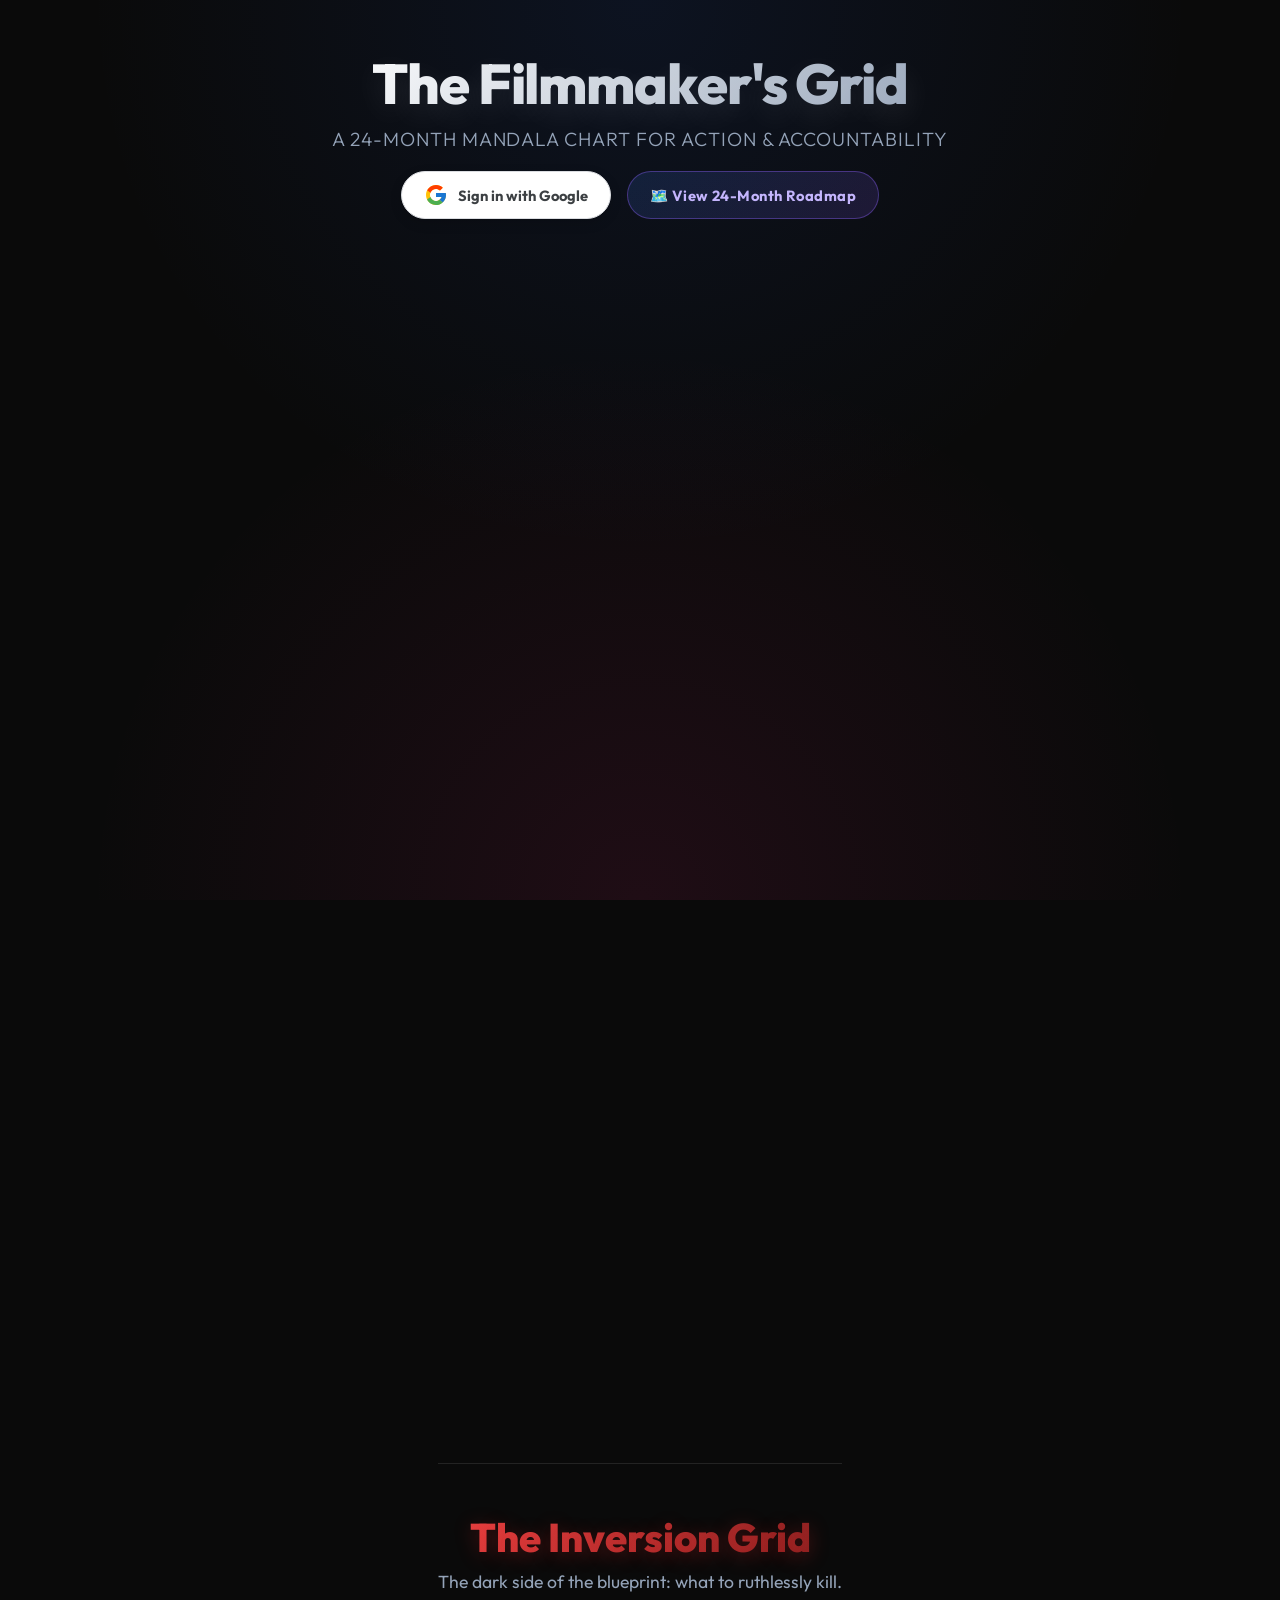
==== commit 720b08f0: "fix: Remove analytics FAB button from bottom right" ====
--- a/index.html
+++ b/index.html
@@ -19,9 +19,7 @@
 <body>
   
 
-  <div class="fab-container">
-    <button id="analytics-btn" title="View Progress Analytics">📈</button>
-  </div>
+
 
   <div class="app-container">
     <header class="header">
